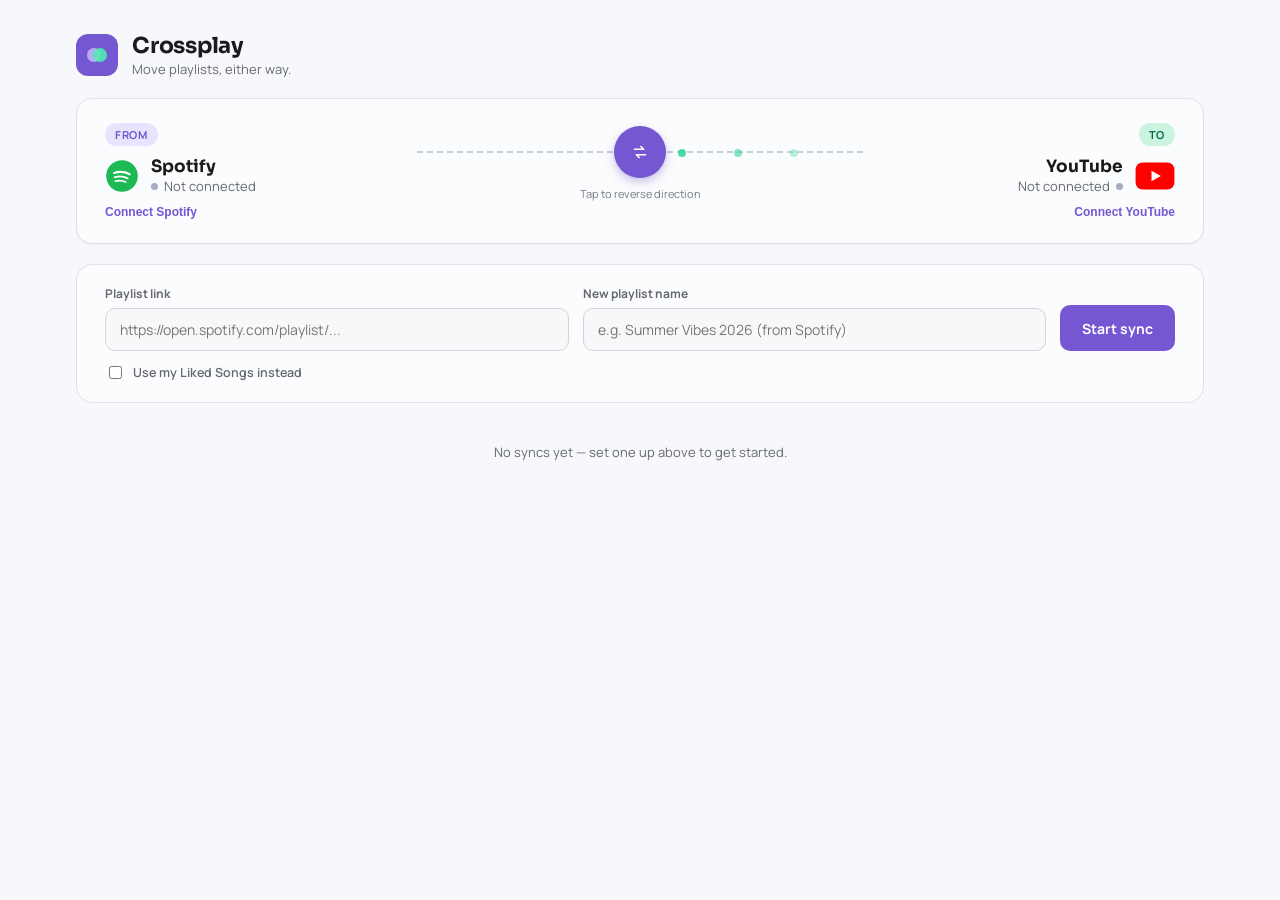
==== app/static/index.html @ dabb0d05 "Add desktop GUI app: FastAPI + pywebview, job queue, PyInstaller packaging Turns the CLI into a dist" ====
<!doctype html>
<html lang="en">
<head>
<meta charset="utf-8">
<meta name="viewport" content="width=device-width, initial-scale=1">
<title>Crossplay</title>
<link rel="stylesheet" href="https://fonts.googleapis.com/css2?family=Sora:wght@600;700;800&family=Manrope:wght@400;500;600;700;800&display=swap">
<link rel="stylesheet" href="styles.css">
</head>
<body>
<div class="app">

  <header class="topbar">
    <div class="brand">
      <div class="logo">
        <svg width="22" height="18" viewBox="0 0 22 18" xmlns="http://www.w3.org/2000/svg">
          <circle cx="8" cy="9" r="7" fill="var(--indigo-soft)"/>
          <circle cx="14" cy="9" r="7" fill="var(--lime-soft)" fill-opacity="0.9"/>
        </svg>
      </div>
      <div class="brand-text">
        <span class="brand-name">Crossplay</span>
        <span class="brand-tag">Move playlists, either way.</span>
      </div>
    </div>
  </header>

  <section class="direction-panel">
    <div class="service-card" id="source-card">
      <span class="badge badge-from">FROM</span>
      <div class="service-row">
        <span class="service-icon" id="source-icon"></span>
        <div class="service-info">
          <span class="service-name" id="source-name"></span>
          <div class="service-status" id="source-status">
            <span class="dot"></span><span class="status-text">Checking…</span>
          </div>
        </div>
      </div>
      <button class="link-btn" id="source-connect" hidden></button>
    </div>

    <div class="rail">
      <div class="rail-line"></div>
      <div class="rail-dot" style="left:58%; opacity:.9"></div>
      <div class="rail-dot" style="left:70%; opacity:.6"></div>
      <div class="rail-dot" style="left:82%; opacity:.35"></div>
      <button class="swap-btn" id="swap-btn" title="Reverse direction">
        <svg width="20" height="20" viewBox="0 0 22 22" fill="none" xmlns="http://www.w3.org/2000/svg">
          <path d="M5 8h10l-3-3" stroke="white" stroke-width="1.8" stroke-linecap="round" stroke-linejoin="round"/>
          <path d="M17 14H7l3 3" stroke="white" stroke-width="1.8" stroke-linecap="round" stroke-linejoin="round"/>
        </svg>
      </button>
      <span class="rail-caption">Tap to reverse direction</span>
    </div>

    <div class="service-card service-card-end" id="dest-card">
      <span class="badge badge-to">TO</span>
      <div class="service-row reverse">
        <span class="service-icon" id="dest-icon"></span>
        <div class="service-info end">
          <span class="service-name" id="dest-name"></span>
          <div class="service-status reverse" id="dest-status">
            <span class="dot"></span><span class="status-text">Checking…</span>
          </div>
        </div>
      </div>
      <button class="link-btn" id="dest-connect" hidden></button>
    </div>
  </section>

  <section class="setup-panel">
    <div class="setup-row">
      <div class="field" id="source-field">
        <label id="source-field-label">Playlist link</label>
        <input type="text" id="source-input" placeholder="https://open.spotify.com/playlist/...">
      </div>
      <div class="field">
        <label>New playlist name</label>
        <input type="text" id="name-input" placeholder="e.g. Summer Vibes 2026 (from Spotify)">
      </div>
      <button class="btn-primary" id="start-btn">Start sync</button>
    </div>
    <label class="checkbox-row" id="liked-row">
      <input type="checkbox" id="liked-checkbox"><span>Use my Liked Songs instead</span>
    </label>
  </section>

  <div class="form-error" id="form-error" hidden></div>

  <section class="queue-section" id="queue-section" hidden>
    <div class="queue-header">
      <span class="queue-title">Your syncs</span>
    </div>
    <div class="queue-list" id="queue-list"></div>
  </section>

  <div class="queue-empty" id="queue-empty">No syncs yet — set one up above to get started.</div>

</div>
<template id="job-card-template">
  <article class="job-card">
    <div class="job-card-header">
      <span class="job-dir-icon"></span>
      <div class="job-card-title">
        <span class="job-name"></span>
        <span class="job-sub"></span>
      </div>
      <span class="job-status-badge"></span>
    </div>
    <div class="progress-row job-progress-row">
      <div class="progress-track"><div class="progress-fill"></div></div>
      <span class="job-progress-count"></span>
    </div>
    <div class="pill-row job-pills">
      <span class="pill pill-success job-pill-added"></span>
      <span class="pill pill-warn job-pill-notfound"></span>
      <span class="pill pill-muted job-pill-queued"></span>
    </div>
    <div class="banner banner-quota job-wait-banner" hidden>
      <svg width="16" height="16" viewBox="0 0 18 18" fill="none" stroke="currentColor" xmlns="http://www.w3.org/2000/svg">
        <circle cx="9" cy="9" r="7.5" stroke-width="1.5"/>
        <path d="M9 5v4.2l3 1.8" stroke-width="1.5" stroke-linecap="round" stroke-linejoin="round"/>
      </svg>
      <span class="job-wait-text"></span>
    </div>
    <div class="banner banner-error job-error-banner" hidden>
      <svg width="16" height="16" viewBox="0 0 16 16" fill="none" stroke="currentColor" xmlns="http://www.w3.org/2000/svg">
        <path d="M8 5v3.5" stroke-width="1.8" stroke-linecap="round"/><circle cx="8" cy="11" r="0.9" fill="currentColor"/>
      </svg>
      <span class="job-error-text"></span>
    </div>
    <div class="banner banner-done job-done-banner" hidden>
      <svg width="16" height="16" viewBox="0 0 16 16" fill="none" stroke="currentColor" xmlns="http://www.w3.org/2000/svg"><path d="M5 8.2l2 2 4-4.4" stroke-width="1.8" stroke-linecap="round" stroke-linejoin="round"/></svg>
      <span>Done! </span><a class="job-done-link" target="_blank" rel="noopener">Open the playlist</a>
    </div>
    <div class="activity-panel job-activity" hidden>
      <div class="activity-header">
        <span class="activity-title">Recent activity</span>
        <span class="live-indicator"><span class="dot"></span>Live</span>
      </div>
      <div class="activity-list job-activity-list"></div>
      <div class="activity-footer job-activity-footer"></div>
    </div>
    <div class="job-actions">
      <button class="btn-ghost job-primary-action"></button>
      <button class="btn-ghost job-remove-action" title="Remove">✕</button>
    </div>
  </article>
</template>
<script src="app.js"></script>
</body>
</html>
---- app/static/styles.css ----
:root {
  --bg: oklch(98% 0.004 260);
  --text: oklch(22% 0.006 260);
  --muted: oklch(52% 0.01 260);
  --muted-2: oklch(58% 0.01 260);
  --card-bg: oklch(99% 0.002 260);
  --card-border: oklch(91% 0.006 260);
  --field-bg: oklch(98% 0.003 260);
  --field-border: oklch(87% 0.006 260);
  --indigo: oklch(55% 0.18 290);
  --indigo-soft: oklch(78% 0.10 290);
  --indigo-tint: oklch(93% 0.035 290);
  --lime: oklch(78% 0.15 165);
  --lime-soft: oklch(84% 0.15 165);
  --lime-text: oklch(45% 0.14 165);
  --lime-tint: oklch(93% 0.05 165);
  --success-text: oklch(40% 0.12 150);
  --success-tint: oklch(94% 0.045 150);
  --success-dot: oklch(70% 0.16 150);
  --warn-text: oklch(48% 0.13 50);
  --warn-tint: oklch(94% 0.05 50);
  --line: oklch(85% 0.015 260);
}

* { box-sizing: border-box; }
[hidden] { display: none !important; }

body {
  margin: 0;
  background: var(--bg);
  color: var(--text);
  font-family: 'Manrope', ui-sans-serif, system-ui, sans-serif;
}

a { color: var(--indigo); }
a:hover { color: oklch(45% 0.18 290); }

.app {
  max-width: 1200px;
  margin: 0 auto;
  padding: 32px 36px 40px;
  display: flex;
  flex-direction: column;
  gap: 20px;
}

/* Header */
.topbar { display: flex; align-items: center; justify-content: space-between; }
.brand { display: flex; align-items: center; gap: 14px; }
.logo { width: 42px; height: 42px; border-radius: 12px; background: var(--indigo); display: flex; align-items: center; justify-content: center; flex: 0 0 auto; }
.brand-text { display: flex; flex-direction: column; gap: 1px; }
.brand-name { font-family: 'Sora', ui-sans-serif, system-ui, sans-serif; font-weight: 700; font-size: 22px; letter-spacing: -0.01em; }
.brand-tag { font-size: 13px; color: var(--muted); }

/* Direction panel */
.direction-panel {
  background: var(--card-bg);
  border: 1px solid var(--card-border);
  border-radius: 16px;
  padding: 24px 28px;
  display: flex;
  align-items: center;
  box-shadow: 0 1px 2px oklch(20% 0 0 / 4%);
  gap: 0;
}

.service-card { flex: 0 0 300px; display: flex; flex-direction: column; gap: 10px; min-width: 0; }
.service-card-end { align-items: flex-end; text-align: right; }

.badge { align-self: flex-start; font-size: 11px; font-weight: 700; letter-spacing: 0.06em; padding: 4px 10px; border-radius: 999px; }
.badge-from { color: var(--indigo); background: var(--indigo-tint); }
.badge-to { align-self: flex-end; color: var(--lime-text); background: var(--lime-tint); }

.service-row { display: flex; align-items: center; gap: 12px; min-width: 0; }
.service-row.reverse { flex-direction: row-reverse; }
.service-icon { flex: 0 0 auto; display: flex; align-items: center; }
.service-info { display: flex; flex-direction: column; min-width: 0; }
.service-info.end { align-items: flex-end; }
.service-name { font-family: 'Sora'; font-weight: 700; font-size: 17px; }
.service-status { display: flex; align-items: center; gap: 6px; font-size: 13px; color: var(--muted); }
.service-status.reverse { flex-direction: row-reverse; }
.service-status .dot { width: 7px; height: 7px; border-radius: 50%; background: oklch(75% 0.03 260); flex: 0 0 auto; }
.service-status.connected .dot { background: var(--success-dot); }
.service-status .status-text { white-space: nowrap; overflow: hidden; text-overflow: ellipsis; }

.link-btn {
  font-size: 12px; font-weight: 700; color: var(--indigo);
  background: none; border: none; padding: 0; cursor: pointer; width: fit-content;
}
.link-btn:disabled { opacity: 0.6; cursor: default; }

.rail { flex: 1; height: 90px; position: relative; padding: 0 12px; }
.rail-line { position: absolute; top: 25px; left: 12px; right: 12px; border-top: 2px dashed var(--line); }
.rail-dot { position: absolute; top: 23px; width: 8px; height: 8px; border-radius: 50%; background: var(--lime); }
.swap-btn {
  position: absolute; top: 0; left: 50%; transform: translateX(-50%);
  width: 52px; height: 52px; border-radius: 50%; background: var(--indigo); border: none;
  display: flex; align-items: center; justify-content: center; cursor: pointer;
  box-shadow: 0 4px 10px oklch(55% 0.18 290 / 35%);
}
.swap-btn:disabled { opacity: 0.5; cursor: default; }
.rail-caption { position: absolute; top: 60px; left: 50%; transform: translateX(-50%); white-space: nowrap; font-size: 11px; color: var(--muted-2); }

/* Setup panel */
.setup-panel {
  background: var(--card-bg); border: 1px solid var(--card-border); border-radius: 16px;
  padding: 20px 28px; display: flex; flex-direction: column; gap: 12px;
}
.setup-row { display: flex; align-items: flex-end; gap: 14px; flex-wrap: wrap; }
.field { flex: 1; min-width: 220px; display: flex; flex-direction: column; gap: 6px; }
.field label { font-size: 12px; font-weight: 700; color: var(--muted); }
.field input[type="text"] {
  font: inherit; font-size: 14px; color: var(--text);
  border: 1px solid var(--field-border); border-radius: 10px; padding: 11px 14px; background: var(--field-bg);
}
.field input[type="text"]:disabled { opacity: 0.6; }
.checkbox-row { display: flex; align-items: center; gap: 8px; font-size: 12.5px; color: var(--muted); font-weight: 600; cursor: pointer; }

.btn-primary {
  height: 46px; padding: 0 22px; border-radius: 10px; background: var(--indigo); color: white; border: none;
  font-weight: 700; font-size: 14px; font-family: inherit; cursor: pointer; white-space: nowrap;
}
.btn-primary:disabled { opacity: 0.5; cursor: default; }
.btn-ghost {
  height: 46px; padding: 0 18px; border-radius: 10px; background: transparent; border: 1px solid var(--field-border);
  color: var(--text); font-weight: 700; font-size: 14px; font-family: inherit; cursor: pointer; white-space: nowrap;
}

.form-error { font-size: 12.5px; font-weight: 600; color: var(--warn-text); }

/* Banners */
.banner { display: flex; align-items: center; gap: 12px; border-radius: 12px; padding: 13px 20px; font-size: 13.5px; }
.banner span:last-child { flex: 1; }
.banner-quota { background: var(--lime-tint); border: 1px solid oklch(85% 0.08 165); color: oklch(30% 0.06 165); }
.banner-error { background: var(--warn-tint); border: 1px solid oklch(80% 0.10 50); color: oklch(32% 0.10 50); }
.banner-done { background: var(--success-tint); border: 1px solid oklch(82% 0.09 150); color: oklch(28% 0.10 150); }
.banner-done a { font-weight: 700; }

/* Progress */
.progress-section { display: flex; flex-direction: column; gap: 10px; }
.progress-row { display: flex; align-items: center; gap: 14px; }
.progress-track { flex: 1; height: 8px; border-radius: 999px; background: oklch(92% 0.006 260); overflow: hidden; }
.progress-fill { height: 100%; border-radius: 999px; background: var(--indigo); width: 0%; transition: width .3s ease; }
.progress-count { font-size: 13px; font-weight: 700; white-space: nowrap; }
.pill-row { display: flex; gap: 10px; flex-wrap: wrap; }
.pill { display: flex; align-items: center; gap: 6px; font-size: 12.5px; font-weight: 600; padding: 5px 12px; border-radius: 999px; }
.pill-success { color: var(--success-text); background: var(--success-tint); }
.pill-warn { color: var(--warn-text); background: var(--warn-tint); }
.pill-muted { color: var(--muted); background: oklch(94% 0.004 260); }

/* Activity */
.activity-panel {
  background: var(--card-bg); border: 1px solid var(--card-border); border-radius: 16px;
  padding: 16px 22px 12px; display: flex; flex-direction: column; min-height: 260px;
}
.activity-header { display: flex; align-items: center; justify-content: space-between; padding-bottom: 10px; border-bottom: 1px solid oklch(93% 0.006 260); margin-bottom: 4px; }
.activity-title { font-weight: 700; font-size: 14px; }
.live-indicator { display: flex; align-items: center; gap: 6px; font-size: 12px; color: var(--success-text); }
.live-indicator .dot { width: 6px; height: 6px; border-radius: 50%; background: var(--success-dot); }
.activity-list { display: flex; flex-direction: column; }
.activity-row { display: flex; align-items: center; gap: 12px; padding: 8px 4px; }
.activity-icon { width: 26px; height: 26px; border-radius: 50%; display: flex; align-items: center; justify-content: center; flex: 0 0 auto; }
.activity-icon.added { background: var(--success-tint); color: var(--success-text); }
.activity-icon.no_match, .activity-icon.not_added { background: var(--warn-tint); color: var(--warn-text); }
.activity-main { flex: 1; display: flex; flex-direction: column; min-width: 0; }
.activity-track { font-size: 13.5px; font-weight: 600; overflow: hidden; text-overflow: ellipsis; white-space: nowrap; }
.activity-artist { font-size: 12px; color: var(--muted); overflow: hidden; text-overflow: ellipsis; white-space: nowrap; }
.activity-status { font-size: 11px; color: var(--muted-2); white-space: nowrap; }
.activity-empty { padding: 24px 4px; text-align: center; color: var(--muted); font-size: 13px; }
.activity-footer { margin-top: auto; padding-top: 10px; text-align: center; font-size: 12px; color: var(--muted-2); }

/* Queue */
.queue-section { display: flex; flex-direction: column; gap: 12px; }
.queue-header { display: flex; align-items: center; justify-content: space-between; }
.queue-title { font-family: 'Sora'; font-weight: 700; font-size: 16px; }
.queue-list { display: flex; flex-direction: column; gap: 14px; }
.queue-empty { text-align: center; color: var(--muted); font-size: 13px; padding: 20px 0; }

.job-card {
  background: var(--card-bg); border: 1px solid var(--card-border); border-radius: 16px;
  padding: 18px 22px; display: flex; flex-direction: column; gap: 12px;
}
.job-card-header { display: flex; align-items: center; gap: 12px; }
.job-dir-icon { display: flex; align-items: center; gap: 4px; flex: 0 0 auto; }
.job-dir-icon svg { display: block; }
.job-card-title { flex: 1; display: flex; flex-direction: column; min-width: 0; }
.job-name { font-weight: 700; font-size: 14.5px; overflow: hidden; text-overflow: ellipsis; white-space: nowrap; }
.job-sub { font-size: 12px; color: var(--muted); }
.job-status-badge {
  font-size: 11px; font-weight: 700; letter-spacing: 0.03em; padding: 4px 10px; border-radius: 999px;
  white-space: nowrap; text-transform: uppercase;
}
.job-status-badge.status-running { color: var(--indigo); background: var(--indigo-tint); }
.job-status-badge.status-queued { color: var(--muted); background: oklch(94% 0.004 260); }
.job-status-badge.status-paused { color: var(--muted); background: oklch(94% 0.004 260); }
.job-status-badge.status-waiting_quota { color: var(--lime-text); background: var(--lime-tint); }
.job-status-badge.status-done { color: var(--success-text); background: var(--success-tint); }
.job-status-badge.status-error { color: var(--warn-text); background: var(--warn-tint); }

.job-progress-row { gap: 12px; }
.job-progress-count { font-size: 12.5px; font-weight: 700; white-space: nowrap; }
.job-activity { min-height: auto; padding: 12px 16px 6px; border-style: dashed; }

.job-actions { display: flex; align-items: center; gap: 10px; }
.job-primary-action { height: 38px; padding: 0 16px; font-size: 13px; }
.job-remove-action { height: 38px; width: 38px; padding: 0; font-size: 13px; color: var(--muted); margin-left: auto; }
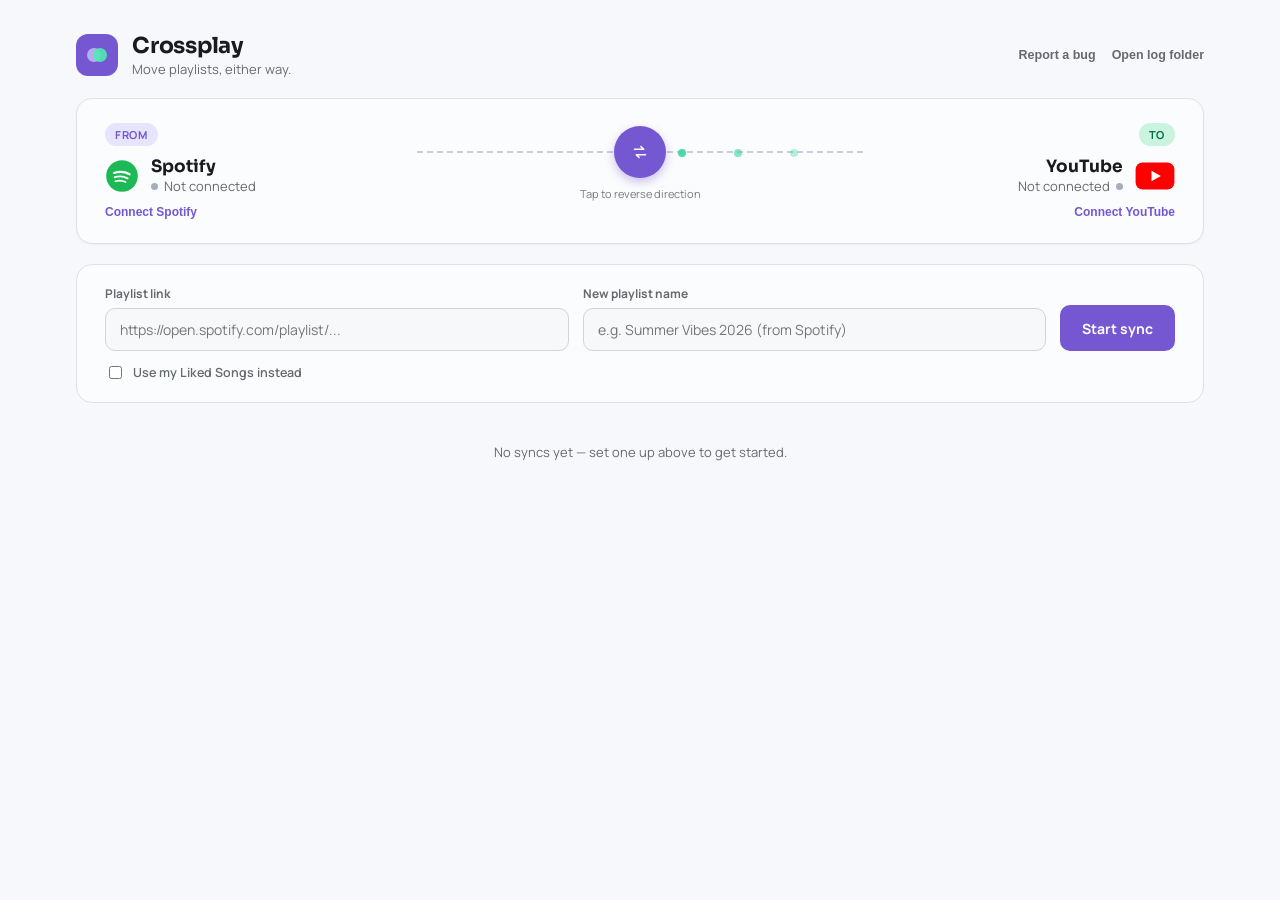
==== commit 4faf63e1: "Add in-app bug reporting: pre-filled GitHub issue + log folder shortcut Co-Authored-By: Claude Sonne" ====
--- a/app/static/index.html
+++ b/app/static/index.html
@@ -22,6 +22,10 @@
         <span class="brand-name">Crossplay</span>
         <span class="brand-tag">Move playlists, either way.</span>
       </div>
+    </div>
+    <div class="support-links">
+      <button class="link-btn" id="report-bug-btn">Report a bug</button>
+      <button class="link-btn" id="open-log-btn">Open log folder</button>
     </div>
   </header>
 
--- a/app/static/styles.css
+++ b/app/static/styles.css
@@ -46,6 +46,9 @@
 
 /* Header */
 .topbar { display: flex; align-items: center; justify-content: space-between; }
+.support-links { display: flex; align-items: center; gap: 16px; }
+.support-links .link-btn { font-size: 12.5px; color: var(--muted); }
+.support-links .link-btn:hover { color: var(--indigo); }
 .brand { display: flex; align-items: center; gap: 14px; }
 .logo { width: 42px; height: 42px; border-radius: 12px; background: var(--indigo); display: flex; align-items: center; justify-content: center; flex: 0 0 auto; }
 .brand-text { display: flex; flex-direction: column; gap: 1px; }
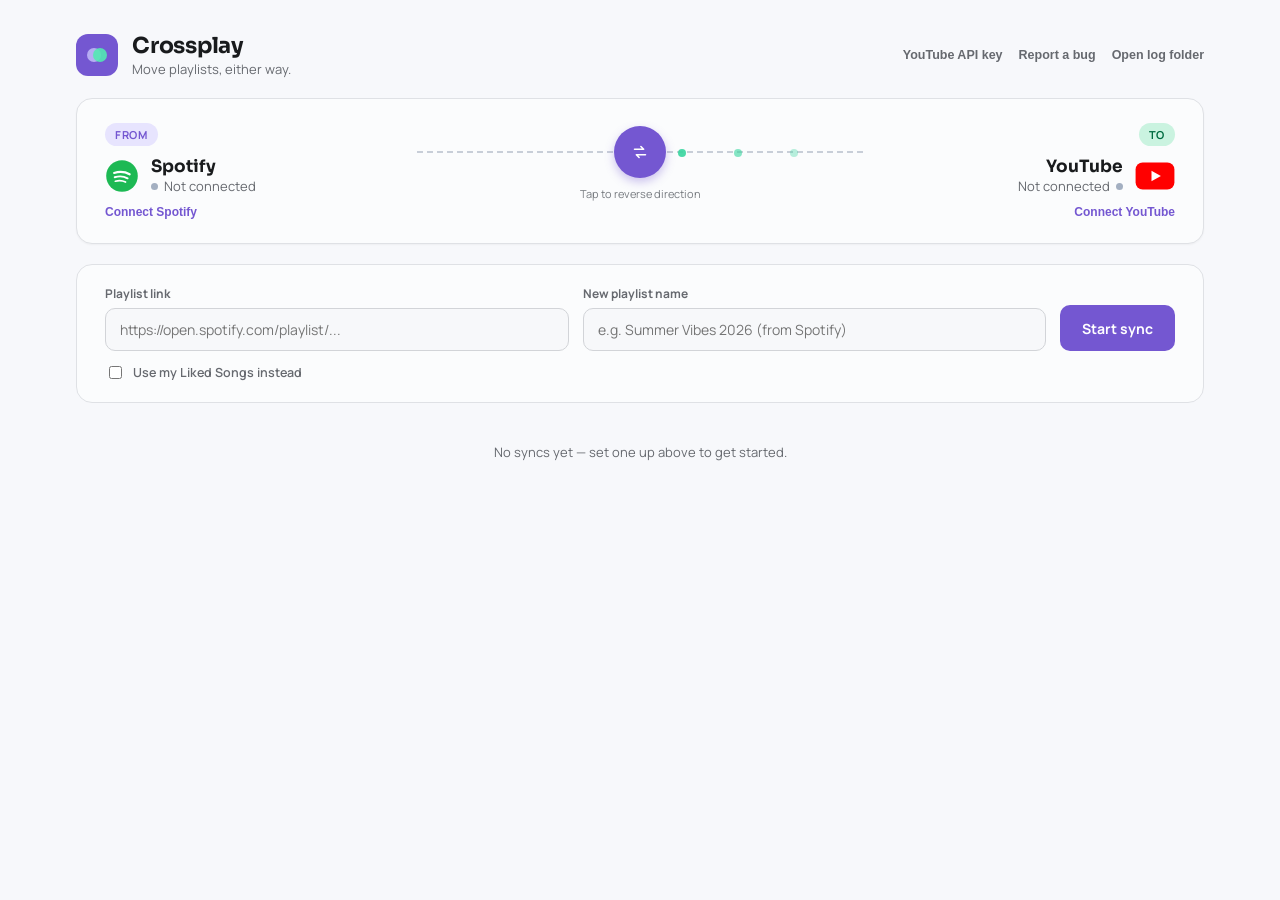
==== commit 9c996324: "Fix bad track/video matches; add YouTube Liked Videos and a bring-your-own key option; add playlist " ====
--- a/app/static/index.html
+++ b/app/static/index.html
@@ -4,6 +4,14 @@
 <meta charset="utf-8">
 <meta name="viewport" content="width=device-width, initial-scale=1">
 <title>Crossplay</title>
+<link rel="icon" href="favicon.png">
+<link rel="manifest" href="manifest.json">
+<link rel="apple-touch-icon" href="icons/icon-192.png">
+<meta name="theme-color" content="#6c5ce0">
+<meta name="mobile-web-app-capable" content="yes">
+<meta name="apple-mobile-web-app-capable" content="yes">
+<meta name="apple-mobile-web-app-status-bar-style" content="default">
+<meta name="apple-mobile-web-app-title" content="Crossplay">
 <link rel="stylesheet" href="https://fonts.googleapis.com/css2?family=Sora:wght@600;700;800&family=Manrope:wght@400;500;600;700;800&display=swap">
 <link rel="stylesheet" href="styles.css">
 </head>
@@ -24,10 +32,33 @@
       </div>
     </div>
     <div class="support-links">
+      <button class="link-btn" id="youtube-settings-btn">YouTube API key</button>
       <button class="link-btn" id="report-bug-btn">Report a bug</button>
       <button class="link-btn" id="open-log-btn">Open log folder</button>
     </div>
   </header>
+
+  <section class="settings-panel" id="youtube-settings-panel" hidden>
+    <div class="settings-panel-header">
+      <span class="settings-panel-title">YouTube API access</span>
+      <button class="link-btn" id="youtube-settings-close-btn">Close</button>
+    </div>
+    <p class="settings-panel-status" id="youtube-settings-status"></p>
+    <div id="youtube-settings-form">
+      <p class="settings-panel-help">
+        Crossplay's shared YouTube access has a small daily search limit, split across everyone
+        using the app. For your own quota, independent of anyone else: create a free project at
+        console.cloud.google.com, enable "YouTube Data API v3", create a <strong>Desktop app</strong>
+        OAuth client under Credentials, and paste the downloaded JSON below.
+      </p>
+      <textarea id="youtube-client-secret-input" rows="5" placeholder='{"installed": {"client_id": "...", "client_secret": "...", ...}}'></textarea>
+      <div class="settings-panel-actions">
+        <button class="btn-primary" id="youtube-settings-save-btn">Save and use my own key</button>
+      </div>
+    </div>
+    <button class="btn-ghost" id="youtube-settings-remove-btn" hidden>Use shared access instead</button>
+    <div class="form-error" id="youtube-settings-error" hidden></div>
+  </section>
 
   <section class="direction-panel">
     <div class="service-card" id="source-card">
@@ -86,7 +117,7 @@
       <button class="btn-primary" id="start-btn">Start sync</button>
     </div>
     <label class="checkbox-row" id="liked-row">
-      <input type="checkbox" id="liked-checkbox"><span>Use my Liked Songs instead</span>
+      <input type="checkbox" id="liked-checkbox"><span id="liked-label">Use my Liked Songs instead</span>
     </label>
   </section>
 
@@ -121,6 +152,14 @@
       <span class="pill pill-warn job-pill-notfound"></span>
       <span class="pill pill-muted job-pill-queued"></span>
     </div>
+    <div class="track-panel job-list-panel" hidden>
+      <div class="track-panel-tabs">
+        <button class="track-tab job-tab-added" type="button"></button>
+        <button class="track-tab job-tab-unmatched" type="button"></button>
+        <button class="link-btn track-copy-btn">Copy list</button>
+      </div>
+      <div class="track-list"></div>
+    </div>
     <div class="banner banner-quota job-wait-banner" hidden>
       <svg width="16" height="16" viewBox="0 0 18 18" fill="none" stroke="currentColor" xmlns="http://www.w3.org/2000/svg">
         <circle cx="9" cy="9" r="7.5" stroke-width="1.5"/>
@@ -153,5 +192,10 @@
   </article>
 </template>
 <script src="app.js"></script>
+<script>
+  if ("serviceWorker" in navigator) {
+    window.addEventListener("load", () => navigator.serviceWorker.register("sw.js"));
+  }
+</script>
 </body>
 </html>
--- a/app/static/styles.css
+++ b/app/static/styles.css
@@ -131,6 +131,22 @@
 
 .form-error { font-size: 12.5px; font-weight: 600; color: var(--warn-text); }
 
+/* Settings panel (YouTube API key) */
+.settings-panel {
+  background: var(--card-bg); border: 1px solid var(--card-border); border-radius: 16px;
+  padding: 20px 28px; display: flex; flex-direction: column; gap: 12px;
+}
+.settings-panel-header { display: flex; align-items: center; justify-content: space-between; }
+.settings-panel-title { font-family: 'Sora'; font-weight: 700; font-size: 15px; }
+.settings-panel-status { margin: 0; font-size: 13px; font-weight: 600; color: var(--muted); }
+.settings-panel-help { margin: 0; font-size: 12.5px; line-height: 1.5; color: var(--muted); }
+#youtube-client-secret-input {
+  font: inherit; font-size: 12.5px; font-family: ui-monospace, monospace; color: var(--text);
+  border: 1px solid var(--field-border); border-radius: 10px; padding: 11px 14px; background: var(--field-bg);
+  resize: vertical; width: 100%;
+}
+.settings-panel-actions { display: flex; }
+
 /* Banners */
 .banner { display: flex; align-items: center; gap: 12px; border-radius: 12px; padding: 13px 20px; font-size: 13.5px; }
 .banner span:last-child { flex: 1; }
@@ -150,6 +166,40 @@
 .pill-success { color: var(--success-text); background: var(--success-tint); }
 .pill-warn { color: var(--warn-text); background: var(--warn-tint); }
 .pill-muted { color: var(--muted); background: oklch(94% 0.004 260); }
+.pill-clickable { cursor: pointer; text-decoration: underline dotted; text-underline-offset: 2px; }
+.pill-clickable:hover { filter: brightness(0.96); }
+
+/* Track list panels ("added so far" / "not found") */
+.track-panel {
+  background: var(--field-bg); border: 1px solid var(--field-border); border-radius: 12px;
+  padding: 12px 16px; display: flex; flex-direction: column; gap: 8px;
+}
+.track-panel-header { display: flex; align-items: center; justify-content: space-between; }
+.track-panel-title { font-size: 12.5px; font-weight: 700; color: var(--muted); }
+.track-panel-tabs { display: flex; align-items: center; gap: 4px; }
+.track-tab {
+  border: none; background: none; cursor: pointer; font: inherit;
+  font-size: 12.5px; font-weight: 700; color: var(--muted); padding: 5px 10px; border-radius: 7px;
+}
+.track-tab:hover { color: var(--text); }
+.track-tab.active { color: var(--indigo); background: var(--indigo-tint); }
+.track-panel-tabs .track-copy-btn { margin-left: auto; }
+.track-list { display: flex; flex-direction: column; max-height: 260px; overflow-y: auto; }
+.track-row {
+  display: flex; align-items: center; justify-content: space-between; gap: 10px;
+  padding: 6px 4px; border-bottom: 1px solid var(--line); font-size: 13px;
+}
+.track-row:last-child { border-bottom: none; }
+.track-row-info { display: flex; align-items: baseline; gap: 10px; min-width: 0; flex: 1; }
+.track-row-title { font-weight: 600; overflow: hidden; text-overflow: ellipsis; white-space: nowrap; }
+.track-row-subtitle { color: var(--muted); font-size: 12px; overflow: hidden; text-overflow: ellipsis; white-space: nowrap; }
+.track-row-actions { display: flex; align-items: center; gap: 4px; flex: 0 0 auto; }
+.track-action-btn {
+  width: 24px; height: 24px; border-radius: 7px; border: 1px solid var(--field-border);
+  background: var(--card-bg); color: var(--muted); display: flex; align-items: center; justify-content: center;
+  cursor: pointer; padding: 0;
+}
+.track-action-btn:hover { color: var(--indigo); border-color: var(--indigo-soft); background: var(--indigo-tint); }
 
 /* Activity */
 .activity-panel {
@@ -207,3 +257,30 @@
 .job-actions { display: flex; align-items: center; gap: 10px; }
 .job-primary-action { height: 38px; padding: 0 16px; font-size: 13px; }
 .job-remove-action { height: 38px; width: 38px; padding: 0; font-size: 13px; color: var(--muted); margin-left: auto; }
+
+/* Mobile (phone-width PWA) */
+@media (max-width: 640px) {
+  .app { padding: 20px 16px 28px; gap: 16px; }
+  .topbar { flex-wrap: wrap; row-gap: 10px; }
+  .support-links { gap: 14px; flex-wrap: wrap; }
+
+  .direction-panel { flex-direction: column; align-items: stretch; padding: 20px; gap: 6px; }
+  .service-card { flex: 1 1 auto; width: 100%; }
+  .service-card-end { align-items: flex-start; text-align: left; }
+  .badge-to { align-self: flex-start; }
+  .service-row.reverse { flex-direction: row; }
+  .service-info.end { align-items: flex-start; }
+  .service-status.reverse { flex-direction: row; }
+
+  .rail { width: 100%; height: auto; padding: 10px 0; display: flex; flex-direction: column; align-items: center; justify-content: center; }
+  .rail-line, .rail-dot { display: none; }
+  .swap-btn { position: static; transform: none; }
+  .rail-caption { position: static; transform: none; margin-top: 8px; }
+
+  .setup-panel { padding: 18px; }
+  .setup-row { flex-direction: column; align-items: stretch; }
+  .field { min-width: 0; width: 100%; }
+  .btn-primary { width: 100%; }
+
+  .activity-panel { padding: 14px 16px 10px; }
+}
